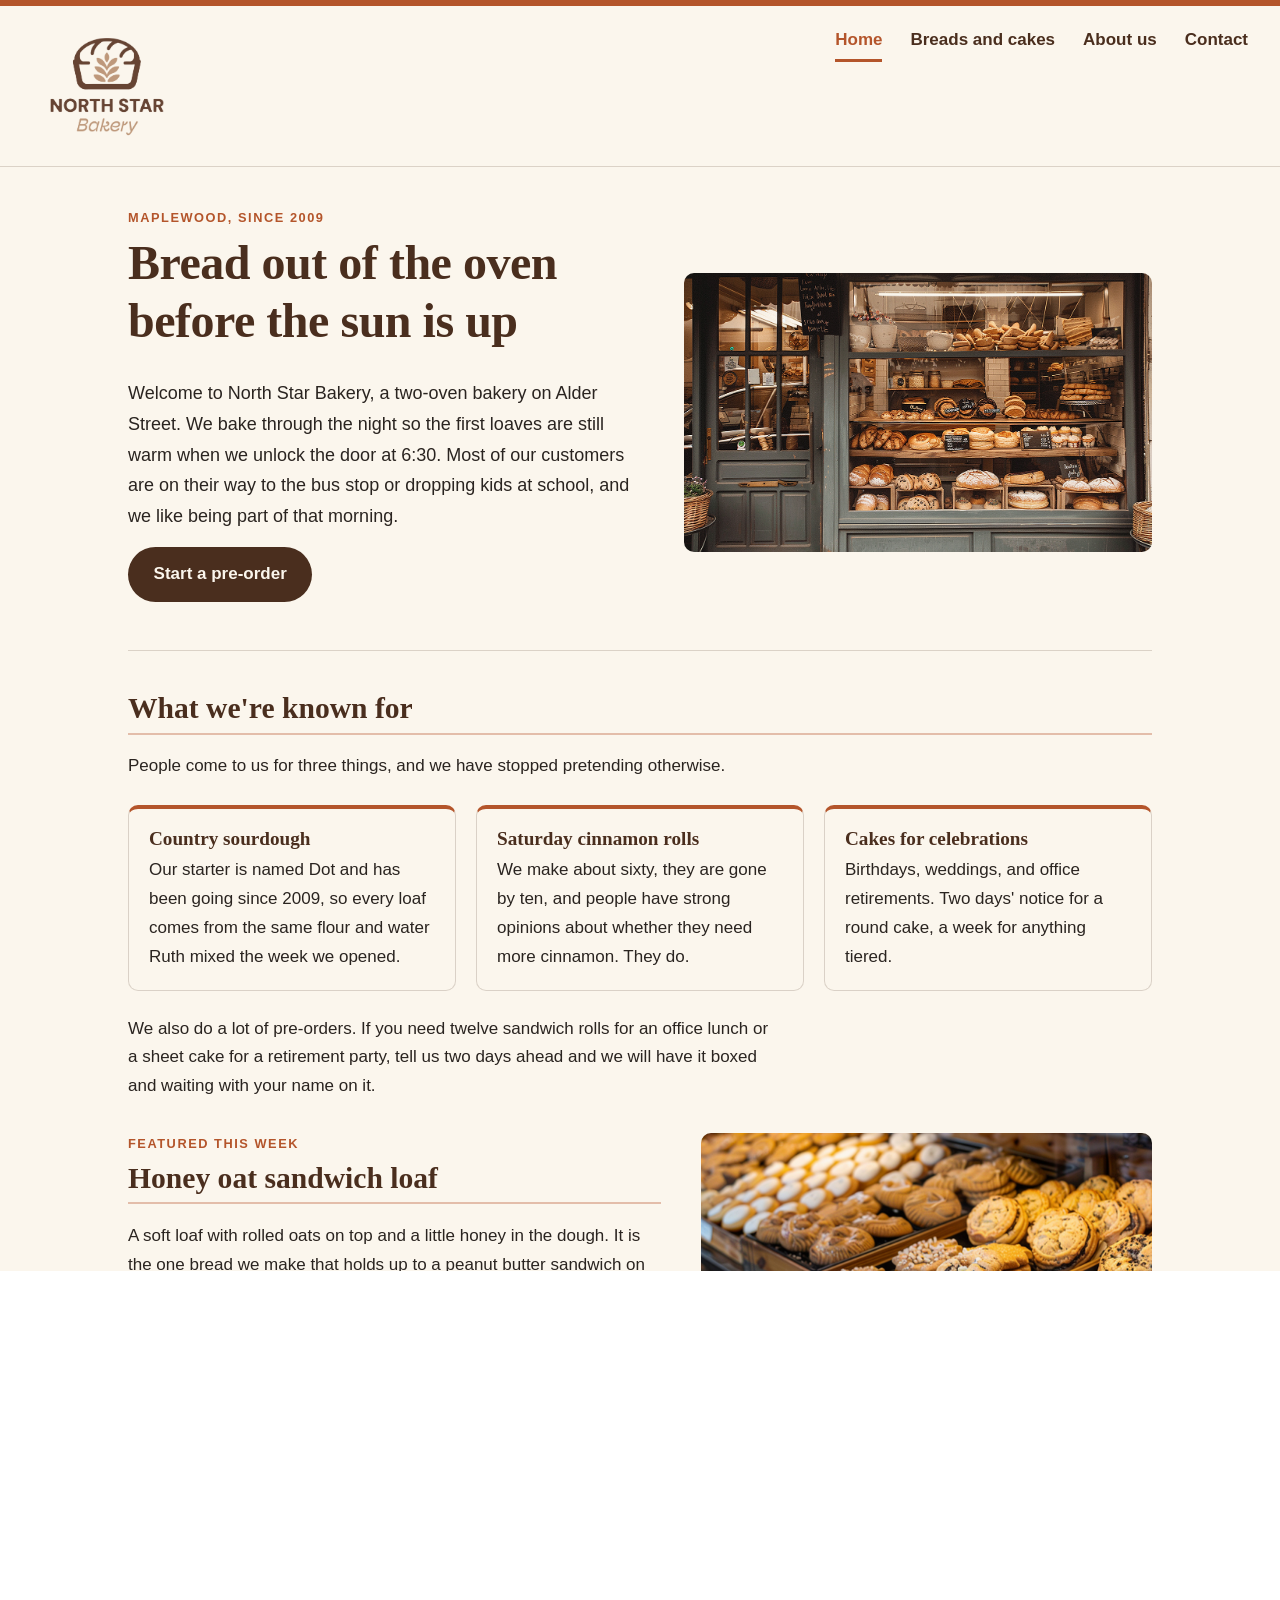
==== index.html @ bda2e9d9 "Add files via upload" ====
<!DOCTYPE html>
<html lang="en">
<head>
  <meta charset="utf-8">
  <meta name="viewport" content="width=device-width, initial-scale=1">
  <title>North Star Bakery | Fresh Bread on Alder Street</title>
  <meta name="description"
    content="North Star Bakery is a small neighborhood bakery in Maplewood. Bread is baked
      overnight, the doors open at 6:30 a.m., and pre-orders are welcome.">
  <link rel="stylesheet" href="styles.css">
</head>
<body>
  <a class="skip-link" href="#main">Skip to main content</a>

  <header class="site-header">
    <a class="brand" href="index.html">
      <img src="bakery-logo_c.png" width="160" height="137"
        alt="North Star Bakery logo: a loaf in a bread basket with wheat in the middle">
    </a>
    <nav class="site-nav" aria-label="Main navigation">
      <ul>
        <li><a href="index.html" aria-current="page">Home</a></li>
        <li><a href="products.html">Breads and cakes</a></li>
        <li><a href="about.html">About us</a></li>
        <li><a href="contact.html">Contact</a></li>
      </ul>
    </nav>
  </header>

  <main id="main" class="page">
    <div class="hero">
      <div class="hero-text">
        <p class="eyebrow">Maplewood, since 2009</p>
        <h1>Bread out of the oven before the sun is up</h1>
        <p class="lead">Welcome to North Star Bakery, a two-oven bakery on Alder Street.
          We bake through the night so the first loaves are still warm when we unlock the
          door at 6:30. Most of our customers are on their way to the bus stop or
          dropping kids at school, and we like being part of that morning.</p>
        <p><a class="button" href="contact.html">Start a pre-order</a></p>
      </div>
      <div class="hero-media">
        <img src="bakery-storefront_c.png" width="1200" height="715"
          alt="North Star Bakery storefront with breads and pastries stacked in the
            window behind a dark green door frame">
      </div>
    </div>

    <section>
      <h2>What we're known for</h2>
      <p>People come to us for three things, and we have stopped pretending otherwise.</p>
      <div class="card-grid">
        <article class="card">
          <h3>Country sourdough</h3>
          <p>Our starter is named Dot and has been going since 2009, so every loaf comes
            from the same flour and water Ruth mixed the week we opened.</p>
        </article>
        <article class="card">
          <h3>Saturday cinnamon rolls</h3>
          <p>We make about sixty, they are gone by ten, and people have strong opinions
            about whether they need more cinnamon. They do.</p>
        </article>
        <article class="card">
          <h3>Cakes for celebrations</h3>
          <p>Birthdays, weddings, and office retirements. Two days' notice for a round
            cake, a week for anything tiered.</p>
        </article>
      </div>
      <p>We also do a lot of pre-orders. If you need twelve sandwich rolls for an office
        lunch or a sheet cake for a retirement party, tell us two days ahead and we will
        have it boxed and waiting with your name on it.</p>
    </section>

    <section class="feature feature--flip">
      <div class="feature-media">
        <picture>
          <source media="(min-width: 800px)" srcset="bakery-feature-large_c.png">
          <source media="(min-width: 500px)" srcset="bakery-feature-small_c.png">
          <img src="bakery-feature-small_c.png" width="1200" height="1200"
            alt="Trays of oatmeal cookies, chocolate chip cookies, and jam-filled cookies
              in the bakery display case">
        </picture>
      </div>
      <div class="feature-text">
        <p class="eyebrow">Featured this week</p>
        <h2>Honey oat sandwich loaf</h2>
        <p>A soft loaf with rolled oats on top and a little honey in the dough. It is the
          one bread we make that holds up to a peanut butter sandwich on day three, which
          is why the commuters buy two at a time.</p>
        <p><strong>$8 a loaf, or $21 for three.</strong></p>
      </div>
    </section>

    <section>
      <h2>Listen to our welcome message</h2>
      <p>Ruth recorded a short welcome for the website. It is mostly her telling you where
        to park, which is honestly the most common question we get.</p>
      <div class="media">
        <audio controls preload="metadata" src="bakery-welcome_c.mp3">
          <p>Your browser cannot play this audio file. You can
            <a href="bakery-welcome_c.mp3">download the welcome message as an MP3 file</a>
            and listen to it in any audio player.</p>
        </audio>
      </div>
    </section>

    <div class="info-grid">
      <section>
        <h2>Hours</h2>
        <ul class="hours">
          <li>Tuesday to Friday: 6:30 a.m. to 5:00 p.m.</li>
          <li>Saturday: 7:00 a.m. to 3:00 p.m.</li>
          <li>Sunday: 8:00 a.m. to 1:00 p.m.</li>
          <li>Monday: closed, because that is when we clean the ovens</li>
        </ul>
      </section>
      <section>
        <h2>Where to find us</h2>
        <p>412 Alder Street, Maplewood. We are one block from the library, on the corner
          with the blue awning. The 12 bus stops at the end of the block.</p>
        <p><a href="contact.html">Send us a pre-order or ask a question</a></p>
      </section>
    </div>
  </main>

  <footer class="site-footer">
    <p><strong>North Star Bakery</strong> &middot; 412 Alder Street, Maplewood</p>
    <p>Call us at <a href="tel:+15035550134">(503) 555-0134</a> or
      <a href="contact.html">use the contact form</a>.</p>
    <p class="copyright">&copy; 2026 North Star Bakery</p>
  </footer>
</body>
</html>
---- styles.css ----
/* fonts are stored locally so the site renders the same offline */
@font-face {
  font-family: 'Fraunces';
  font-style: normal;
  font-weight: 600;
  font-display: swap;
  src: url(fonts/fraunces-600.woff2) format('woff2');
}
@font-face {
  font-family: 'Karla';
  font-style: normal;
  font-weight: 400;
  font-display: swap;
  src: url(fonts/karla-400.woff2) format('woff2');
}
@font-face {
  font-family: 'Karla';
  font-style: normal;
  font-weight: 700;
  font-display: swap;
  src: url(fonts/karla-700.woff2) format('woff2');
}

/* ---------- design tokens: four colors, two typefaces ---------- */
:root {
  --cream: #FBF6ED;
  --brown: #4A2E1E;
  --terracotta: #B4552B;
  --charcoal: #2A2420;

  --page-width: 68rem;
  --gap: 1.25rem;
  --radius: 10px;
  --edge: 1px solid rgba(74, 46, 30, 0.18);
}

/* ---------- base ---------- */
*,
*::before,
*::after {
  box-sizing: border-box;
}

body {
  margin: 0;
  background-color: var(--cream);
  color: var(--charcoal);
  font-family: "Karla", "Segoe UI", Helvetica, Arial, sans-serif;
  font-size: 1.0625rem;
  line-height: 1.7;
}

h1,
h2,
h3 {
  margin: 0 0 0.6em;
  color: var(--brown);
  font-family: "Fraunces", Georgia, "Times New Roman", serif;
  font-weight: 600;
  line-height: 1.2;
}

h1 {
  font-size: clamp(2rem, 6vw, 3rem);
  letter-spacing: -0.01em;
}

h2 {
  margin-top: 2.5rem;
  padding-bottom: 0.4rem;
  border-bottom: 2px solid rgba(180, 85, 43, 0.35);
  font-size: clamp(1.4rem, 3.5vw, 1.85rem);
}

h3 {
  font-size: 1.2rem;
}

p {
  margin: 0 0 1rem;
  max-width: 68ch;
}

a {
  color: var(--terracotta);
  text-decoration-thickness: 1px;
  text-underline-offset: 3px;
}

a:hover {
  color: var(--brown);
}

img {
  display: block;
  max-width: 100%;
  height: auto;
}

:focus-visible {
  outline: 3px solid var(--terracotta);
  outline-offset: 2px;
}

.skip-link {
  position: absolute;
  left: -999rem;
  z-index: 20;
  padding: 0.7rem 1.1rem;
  background-color: var(--brown);
  color: var(--cream);
  font-weight: 700;
  text-decoration: none;
}

.skip-link:focus {
  left: 1rem;
  top: 1rem;
  color: var(--cream);
}

/* ---------- header and navigation ---------- */
.site-header {
  display: flex;
  flex-direction: column;
  align-items: flex-start;
  gap: 0.5rem;
  padding: 1rem 1.25rem 0.75rem;
  border-top: 6px solid var(--terracotta);
  border-bottom: var(--edge);
}

.brand img {
  width: 132px;
  /* the logo file has a white square behind it; multiply drops that square
     into the cream page instead of showing a pasted-on white block */
  mix-blend-mode: multiply;
}

.site-nav {
  align-self: stretch;
}

.site-nav ul {
  display: flex;
  flex-direction: column;
  margin: 0;
  padding: 0;
  list-style: none;
}

.site-nav a {
  display: block;
  padding: 0.5rem 0;
  border-bottom: 1px solid rgba(74, 46, 30, 0.12);
  color: var(--brown);
  font-weight: 700;
  text-decoration: none;
}

.site-nav a:hover {
  color: var(--terracotta);
}

.site-nav a[aria-current="page"] {
  color: var(--terracotta);
}

/* ---------- page frame ---------- */
.page {
  width: 100%;
  max-width: var(--page-width);
  margin: 0 auto;
  padding: 1.75rem 1.25rem 3rem;
}

.lead {
  font-size: 1.125rem;
  max-width: 60ch;
}

.eyebrow {
  margin-bottom: 0.35rem;
  color: var(--terracotta);
  font-size: 0.8rem;
  font-weight: 700;
  letter-spacing: 0.12em;
  text-transform: uppercase;
}

/* ---------- hero ---------- */
.hero {
  display: flex;
  flex-direction: column;
  gap: 1.5rem;
  padding-bottom: 2rem;
  border-bottom: var(--edge);
}

.hero img {
  border-radius: var(--radius);
}

.button {
  display: inline-block;
  padding: 0.8rem 1.6rem;
  border-radius: 999px;
  background-color: var(--brown);
  color: var(--cream);
  font-weight: 700;
  text-decoration: none;
}

.button:hover {
  background-color: var(--terracotta);
  color: var(--cream);
}

/* ---------- cards ---------- */
.card-grid {
  display: flex;
  flex-wrap: wrap;
  gap: var(--gap);
  margin: 1.5rem 0;
}

.card {
  flex: 1 1 17rem;
  padding: 1.1rem 1.25rem;
  border: var(--edge);
  border-top: 4px solid var(--terracotta);
  border-radius: var(--radius);
}

.card h3 {
  margin-bottom: 0.4rem;
}

.card p:last-child {
  margin-bottom: 0;
}

/* ---------- feature rows (image beside text) ---------- */
.feature {
  display: flex;
  flex-direction: column;
  gap: 1.25rem;
  margin: 2rem 0;
}

.feature img {
  border-radius: var(--radius);
}

.feature .price-list {
  margin-bottom: 0;
}

/* ---------- media ---------- */
.media {
  max-width: 40rem;
  margin: 1.25rem 0 2rem;
}

audio,
video {
  width: 100%;
  border-radius: var(--radius);
}

/* ---------- lists and tables ---------- */
main ul,
main ol {
  margin: 0 0 1.25rem;
  padding-left: 1.15rem;
}

main li {
  margin-bottom: 0.4rem;
}

.hours {
  padding-left: 1.15rem;
}

.table-scroll {
  overflow-x: auto;
  margin: 1.25rem 0 2rem;
  border: var(--edge);
  border-radius: var(--radius);
}

table {
  width: 100%;
  border-collapse: collapse;
  font-size: 0.98rem;
}

caption {
  padding: 0.7rem 1rem;
  background-color: var(--brown);
  color: var(--cream);
  font-weight: 700;
  text-align: left;
}

th,
td {
  padding: 0.7rem 1rem;
  border-bottom: 1px solid rgba(74, 46, 30, 0.14);
  text-align: left;
  vertical-align: top;
}

thead th {
  background-color: rgba(74, 46, 30, 0.07);
  color: var(--brown);
}

tbody th {
  color: var(--brown);
}

tbody tr:last-child th,
tbody tr:last-child td {
  border-bottom: 0;
}

figure {
  margin: 2rem 0;
}

figcaption {
  margin-top: 0.6rem;
  color: var(--brown);
  font-size: 0.95rem;
}

/* ---------- forms ---------- */
form {
  margin-top: 1.5rem;
}

fieldset {
  margin: 0 0 1.5rem;
  padding: 1.1rem 1.15rem 0.5rem;
  border: var(--edge);
  border-radius: var(--radius);
}

legend {
  padding: 0 0.5rem;
  color: var(--brown);
  font-family: "Fraunces", Georgia, serif;
  font-size: 1.15rem;
  font-weight: 600;
}

.field {
  margin-bottom: 1.1rem;
}

label {
  display: block;
  margin-bottom: 0.35rem;
  color: var(--brown);
  font-weight: 700;
}

input,
select,
textarea {
  width: 100%;
  padding: 0.65rem 0.75rem;
  border: 1.5px solid rgba(74, 46, 30, 0.35);
  border-radius: 8px;
  background-color: var(--cream);
  color: var(--charcoal);
  font-family: inherit;
  font-size: 1rem;
}

input[type="checkbox"] {
  width: 1.15rem;
  height: 1.15rem;
  padding: 0;
  accent-color: var(--terracotta);
}

.check {
  display: flex;
  align-items: flex-start;
  gap: 0.6rem;
  margin-bottom: 1rem;
}

.check label {
  margin-bottom: 0;
  font-weight: 400;
}

.hint {
  display: block;
  margin-top: 0.3rem;
  color: var(--charcoal);
  font-size: 0.9rem;
  opacity: 0.85;
}

.field-row {
  display: flex;
  flex-wrap: wrap;
  gap: 0 1rem;
}

.field-row .field {
  flex: 1 1 13rem;
}

button {
  padding: 0.85rem 1.8rem;
  border: 0;
  border-radius: 999px;
  background-color: var(--brown);
  color: var(--cream);
  font-family: inherit;
  font-size: 1rem;
  font-weight: 700;
  cursor: pointer;
}

button:hover {
  background-color: var(--terracotta);
}

/* ---------- footer ---------- */
.site-footer {
  margin-top: 2rem;
  padding: 1.75rem 1.25rem;
  background-color: var(--brown);
  color: var(--cream);
}

.site-footer p {
  margin: 0 0 0.4rem;
  font-size: 0.95rem;
}

.site-footer a {
  color: var(--cream);
}

.copyright {
  opacity: 0.8;
  font-size: 0.85rem;
}

/* ---------- tablet: navigation becomes a row ---------- */
@media (min-width: 48em) {
  .site-header {
    flex-direction: row;
    align-items: center;
    justify-content: space-between;
    padding: 1rem 2rem;
  }

  .brand img {
    width: 150px;
  }

  .site-nav {
  align-self: stretch;
}

.site-nav ul {
    flex-direction: row;
    gap: 1.75rem;
  }

  .site-nav a {
    padding: 0.25rem 0;
    border-bottom: 3px solid transparent;
  }

  .site-nav a:hover,
  .site-nav a[aria-current="page"] {
    border-bottom-color: var(--terracotta);
  }

  .page {
    padding: 2.5rem 2rem 4rem;
  }

  .info-grid {
    display: flex;
    gap: 3rem;
  }

  .info-grid > * {
    flex: 1 1 0;
  }
}

/* ---------- desktop: side by side rows ---------- */
@media (min-width: 60em) {
  .hero {
    flex-direction: row;
    align-items: center;
    gap: 3rem;
  }

  .hero-text {
    flex: 1 1 52%;
  }

  .hero-media {
    flex: 1 1 48%;
  }

  .feature {
    flex-direction: row;
    align-items: flex-start;
    gap: 2.5rem;
  }

  .feature-media {
    flex: 0 0 44%;
  }

  .feature-text {
    flex: 1 1 56%;
  }

  .feature--flip .feature-media {
    order: 2;
  }

  .feature h2 {
    margin-top: 0;
  }

  .split {
    display: flex;
    align-items: flex-start;
    gap: 3rem;
  }

  .split-main {
    flex: 1 1 58%;
  }

  .split-aside {
    flex: 1 1 34%;
    padding: 1.25rem 1.5rem;
    border: var(--edge);
    border-radius: var(--radius);
  }

  .split-aside h2 {
    margin-top: 0;
  }
}
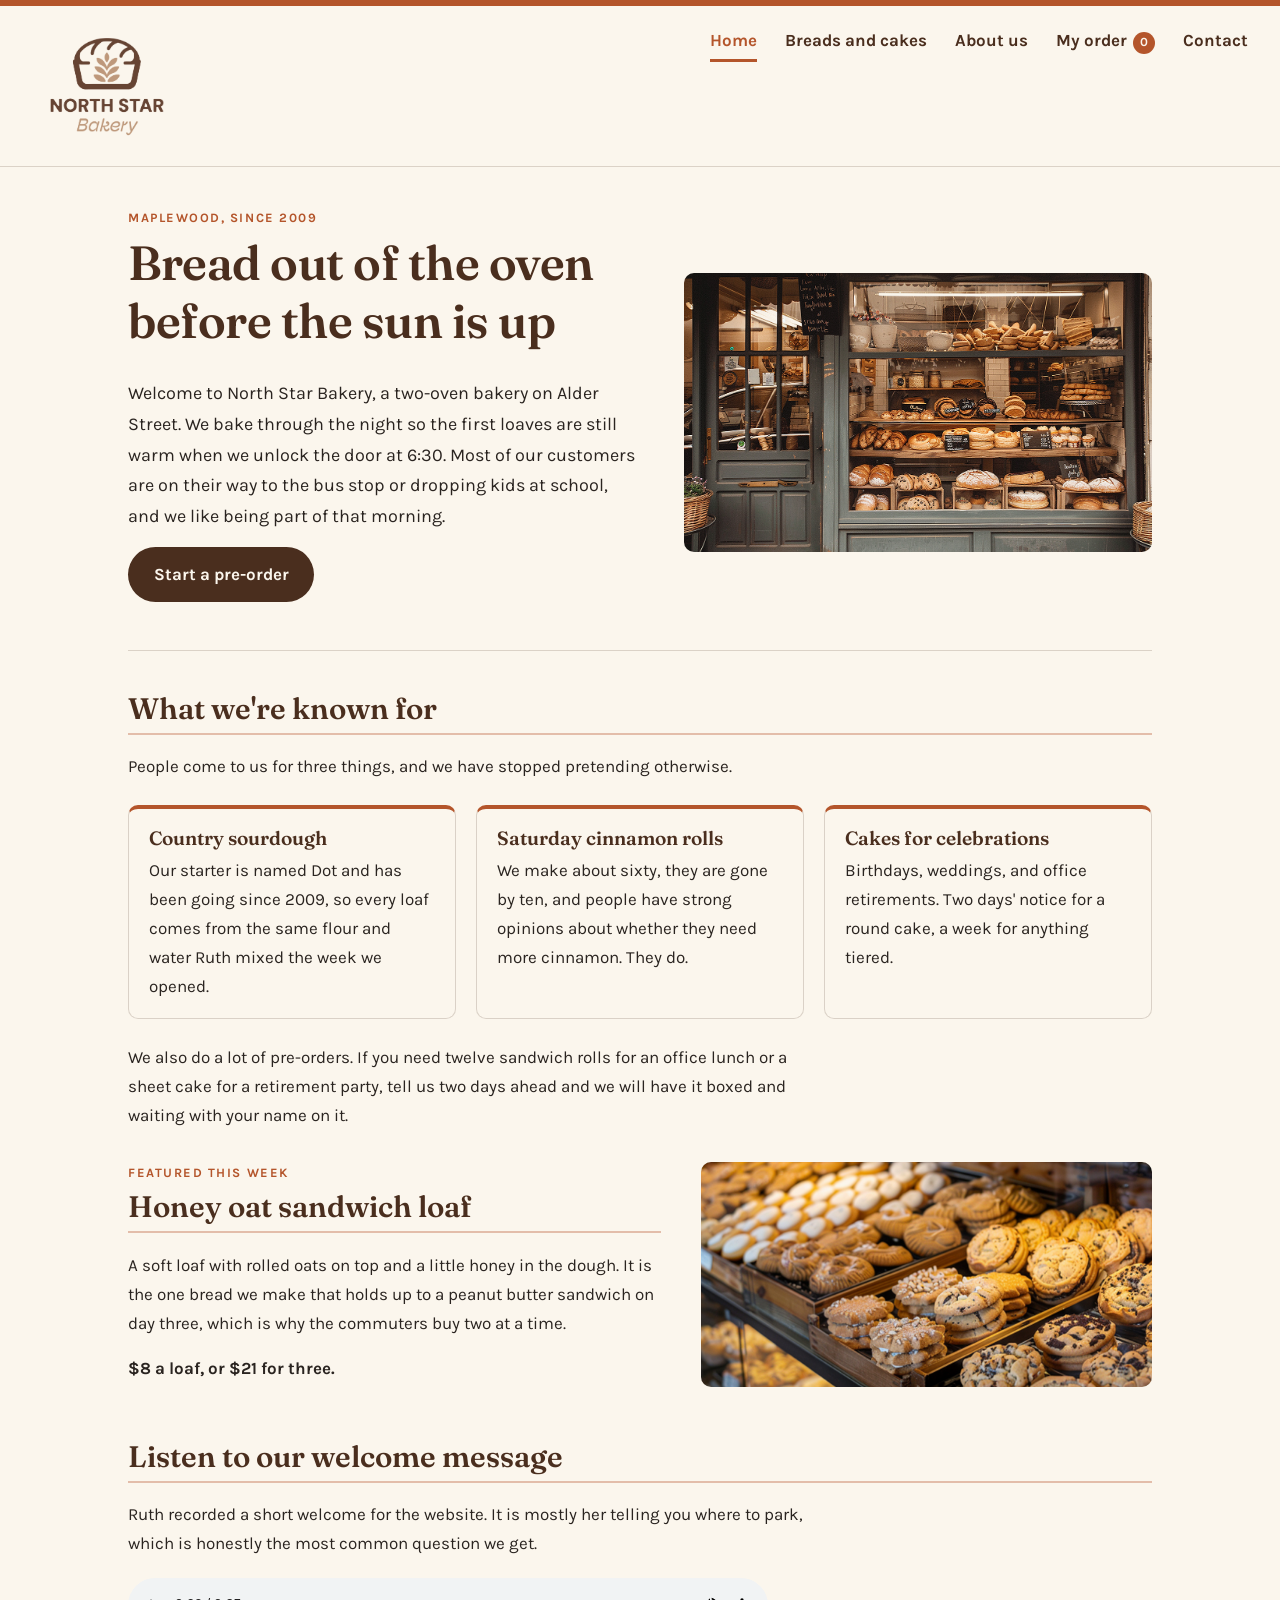
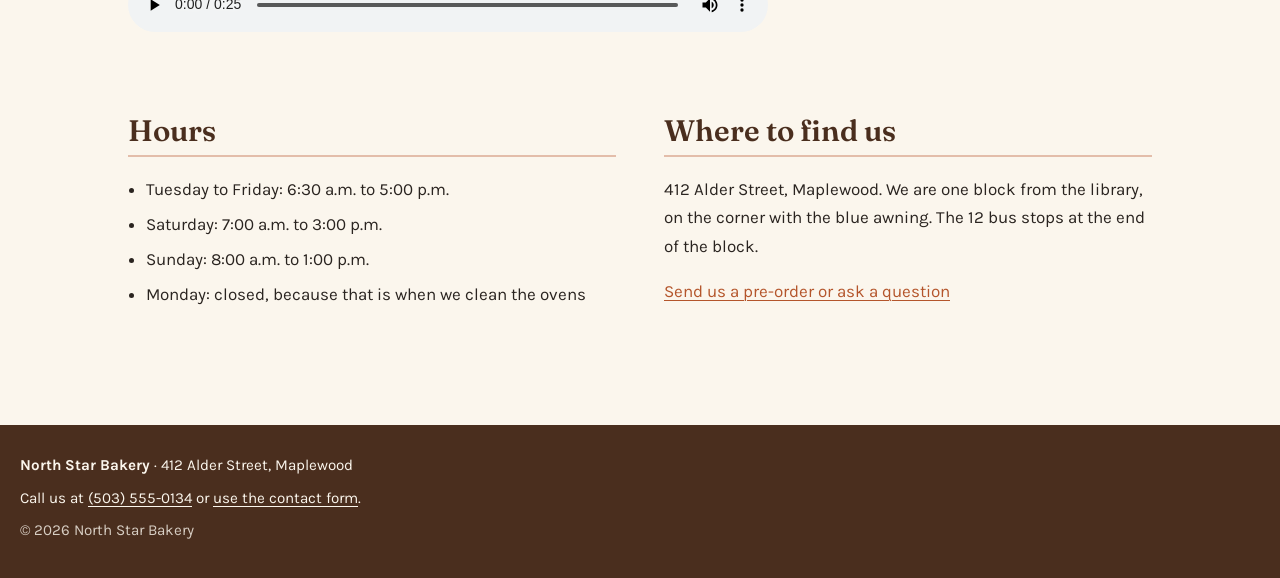
==== commit fffb390e: "Add files via upload" ====
--- a/index.html
+++ b/index.html
@@ -22,6 +22,8 @@
         <li><a href="index.html" aria-current="page">Home</a></li>
         <li><a href="products.html">Breads and cakes</a></li>
         <li><a href="about.html">About us</a></li>
+        <li><a href="products.html#order">My order
+          <span class="order-badge" id="order-count" hidden>0</span></a></li>
         <li><a href="contact.html">Contact</a></li>
       </ul>
     </nav>
@@ -128,5 +130,6 @@
       <a href="contact.html">use the contact form</a>.</p>
     <p class="copyright">&copy; 2026 North Star Bakery</p>
   </footer>
+<script src="app.js"></script>
 </body>
 </html>
--- a/styles.css
+++ b/styles.css
@@ -4,21 +4,21 @@
   font-style: normal;
   font-weight: 600;
   font-display: swap;
-  src: url(fonts/fraunces-600.woff2) format('woff2');
+  src: url(fraunces-600.woff2) format('woff2');
 }
 @font-face {
   font-family: 'Karla';
   font-style: normal;
   font-weight: 400;
   font-display: swap;
-  src: url(fonts/karla-400.woff2) format('woff2');
+  src: url(karla-400.woff2) format('woff2');
 }
 @font-face {
   font-family: 'Karla';
   font-style: normal;
   font-weight: 700;
   font-display: swap;
-  src: url(fonts/karla-700.woff2) format('woff2');
+  src: url(karla-700.woff2) format('woff2');
 }
 
 /* ---------- design tokens: four colors, two typefaces ---------- */
@@ -560,3 +560,292 @@
     margin-top: 0;
   }
 }
+
+/* ---------- order badge in the navigation ---------- */
+.order-badge {
+  display: inline-block;
+  min-width: 1.35rem;
+  margin-left: 0.15rem;
+  padding: 0 0.35rem;
+  border-radius: 999px;
+  background-color: var(--terracotta);
+  color: var(--cream);
+  font-size: 0.78rem;
+  font-weight: 700;
+  line-height: 1.35rem;
+  text-align: center;
+}
+
+/* ---------- order builder (products.html) ---------- */
+.order-builder {
+  margin: 3rem 0 1rem;
+  padding: 1.5rem 1.25rem;
+  border: var(--edge);
+  border-radius: var(--radius);
+  background-color: rgba(74, 46, 30, 0.04);
+}
+
+.order-builder h2 {
+  margin-top: 0;
+}
+
+.order-layout {
+  display: flex;
+  flex-direction: column;
+  gap: 1.5rem;
+  margin-top: 1.5rem;
+}
+
+.filter-row {
+  display: flex;
+  flex-wrap: wrap;
+  gap: 0.5rem;
+  margin-bottom: 1.25rem;
+}
+
+.filter-button {
+  padding: 0.45rem 1rem;
+  border: 1.5px solid rgba(74, 46, 30, 0.35);
+  border-radius: 999px;
+  background-color: var(--cream);
+  color: var(--brown);
+  font-size: 0.95rem;
+  font-weight: 700;
+}
+
+.filter-button:hover {
+  border-color: var(--terracotta);
+}
+
+.filter-button[aria-pressed="true"] {
+  border-color: var(--brown);
+  background-color: var(--brown);
+  color: var(--cream);
+}
+
+.order-grid {
+  display: flex;
+  flex-wrap: wrap;
+  gap: 0.85rem;
+}
+
+.product-card {
+  display: flex;
+  flex: 1 1 14rem;
+  flex-direction: column;
+  align-items: flex-start;
+  padding: 0.9rem 1rem 1rem;
+  border: var(--edge);
+  border-radius: var(--radius);
+  background-color: var(--cream);
+}
+
+.product-category {
+  margin: 0 0 0.2rem;
+  color: var(--terracotta);
+  font-size: 0.72rem;
+  font-weight: 700;
+  letter-spacing: 0.1em;
+  text-transform: uppercase;
+}
+
+.product-card h3 {
+  margin: 0 0 0.25rem;
+  font-size: 1.05rem;
+}
+
+.product-note {
+  margin: 0 0 0.5rem;
+  font-size: 0.9rem;
+  line-height: 1.45;
+}
+
+.product-price {
+  margin: auto 0 0.6rem;
+  color: var(--brown);
+  font-weight: 700;
+}
+
+.add-button {
+  width: 100%;
+  padding: 0.55rem 1rem;
+  font-size: 0.95rem;
+}
+
+/* ---------- saved order panel ---------- */
+.order-panel {
+  padding: 1.1rem 1.15rem 1.25rem;
+  border: 2px solid var(--brown);
+  border-radius: var(--radius);
+  background-color: var(--cream);
+}
+
+.order-panel h3 {
+  margin: 0 0 0.6rem;
+}
+
+.order-lines {
+  margin: 0 0 0.75rem;
+  padding: 0;
+  list-style: none;
+}
+
+.order-line {
+  display: flex;
+  flex-wrap: wrap;
+  align-items: center;
+  gap: 0.25rem 0.6rem;
+  padding: 0.5rem 0;
+  border-bottom: 1px solid rgba(74, 46, 30, 0.14);
+  font-size: 0.95rem;
+}
+
+.order-line-text {
+  flex: 1 1 8rem;
+  font-weight: 700;
+  color: var(--brown);
+}
+
+.order-line-price {
+  font-variant-numeric: tabular-nums;
+}
+
+.order-controls {
+  display: flex;
+  align-items: center;
+  gap: 0.35rem;
+}
+
+.qty-button {
+  width: 1.9rem;
+  height: 1.9rem;
+  padding: 0;
+  border: 1.5px solid rgba(74, 46, 30, 0.35);
+  border-radius: 6px;
+  background-color: var(--cream);
+  color: var(--brown);
+  font-size: 1rem;
+  line-height: 1;
+}
+
+.qty-button:hover {
+  border-color: var(--terracotta);
+  background-color: var(--cream);
+}
+
+.remove-button {
+  padding: 0.15rem 0.4rem;
+  border: 0;
+  background: none;
+  color: var(--terracotta);
+  font-size: 0.82rem;
+  font-weight: 700;
+  text-decoration: underline;
+}
+
+.remove-button:hover {
+  background: none;
+  color: var(--brown);
+}
+
+.order-empty {
+  margin: 0;
+  padding: 0.5rem 0;
+  font-size: 0.95rem;
+}
+
+.order-summary {
+  margin: 0 0 0.9rem;
+  padding-top: 0.6rem;
+  border-top: 2px solid rgba(74, 46, 30, 0.2);
+  color: var(--brown);
+  font-weight: 700;
+}
+
+.order-actions {
+  display: flex;
+  flex-wrap: wrap;
+  align-items: center;
+  gap: 0.75rem;
+  margin: 0;
+}
+
+.link-button {
+  padding: 0;
+  border: 0;
+  background: none;
+  color: var(--terracotta);
+  font-size: 0.9rem;
+  font-weight: 700;
+  text-decoration: underline;
+}
+
+.link-button:hover {
+  background: none;
+  color: var(--brown);
+}
+
+/* ---------- validation messages and saved-order note ---------- */
+.field-error {
+  margin: 0.35rem 0 0;
+  color: var(--brown);
+  font-size: 0.92rem;
+  font-weight: 700;
+}
+
+.field-error:not(:empty) {
+  padding-left: 0.6rem;
+  border-left: 3px solid var(--terracotta);
+}
+
+input[aria-invalid="true"],
+select[aria-invalid="true"],
+textarea[aria-invalid="true"] {
+  border-color: var(--terracotta);
+  border-width: 2px;
+}
+
+.order-note {
+  margin: 0 0 0.5rem;
+  padding: 0.85rem 1rem;
+  border-left: 4px solid var(--terracotta);
+  border-radius: 6px;
+  background-color: rgba(180, 85, 43, 0.08);
+  font-size: 0.95rem;
+}
+
+.order-note-reset {
+  margin: 0 0 1rem;
+  font-size: 0.9rem;
+}
+
+.form-success {
+  margin: 0 0 1rem;
+  padding: 0.9rem 1.1rem;
+  border: 2px solid var(--brown);
+  border-radius: var(--radius);
+  color: var(--brown);
+  font-weight: 700;
+}
+
+@media (min-width: 60em) {
+  .order-layout {
+    flex-direction: row;
+    align-items: flex-start;
+    gap: 2rem;
+  }
+
+  .order-main {
+    flex: 1 1 62%;
+  }
+
+  .order-panel {
+    flex: 0 0 33%;
+    position: sticky;
+    top: 1.5rem;
+  }
+
+  .order-builder {
+    padding: 2rem;
+  }
+}
